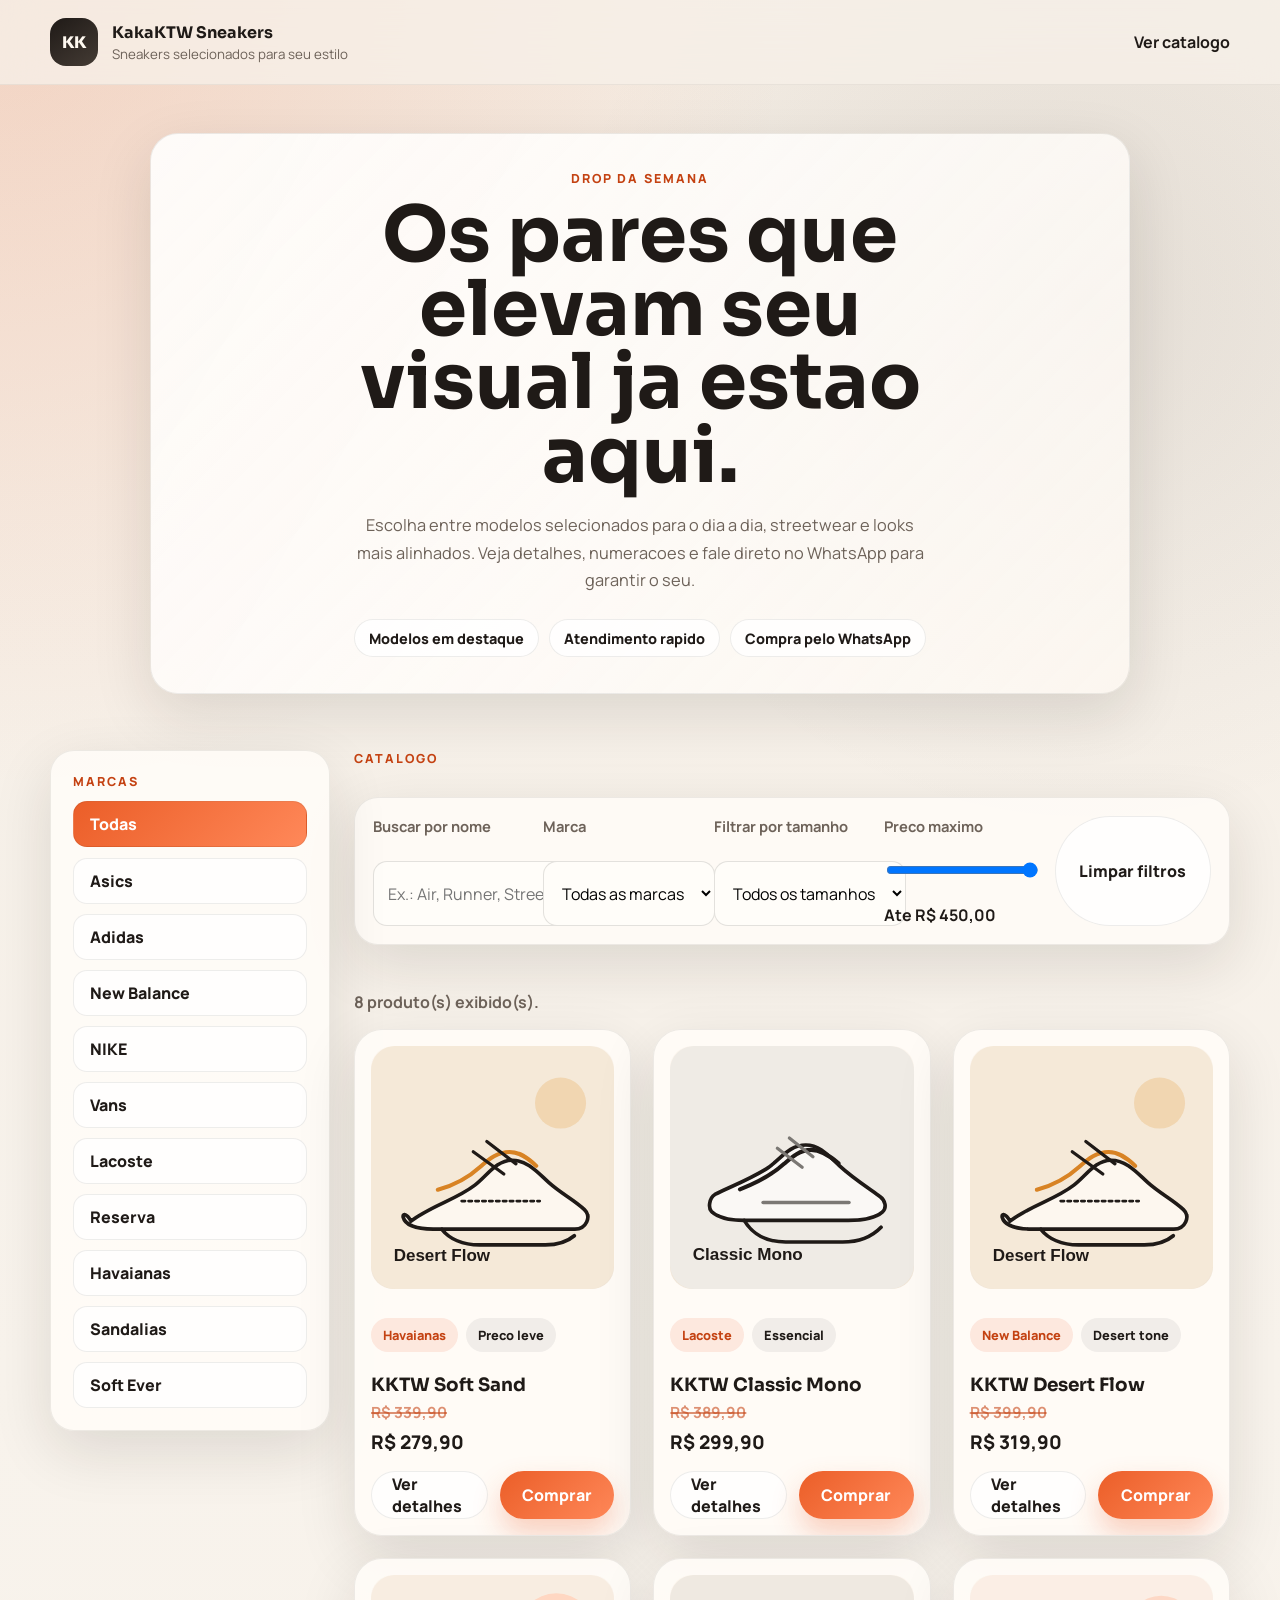
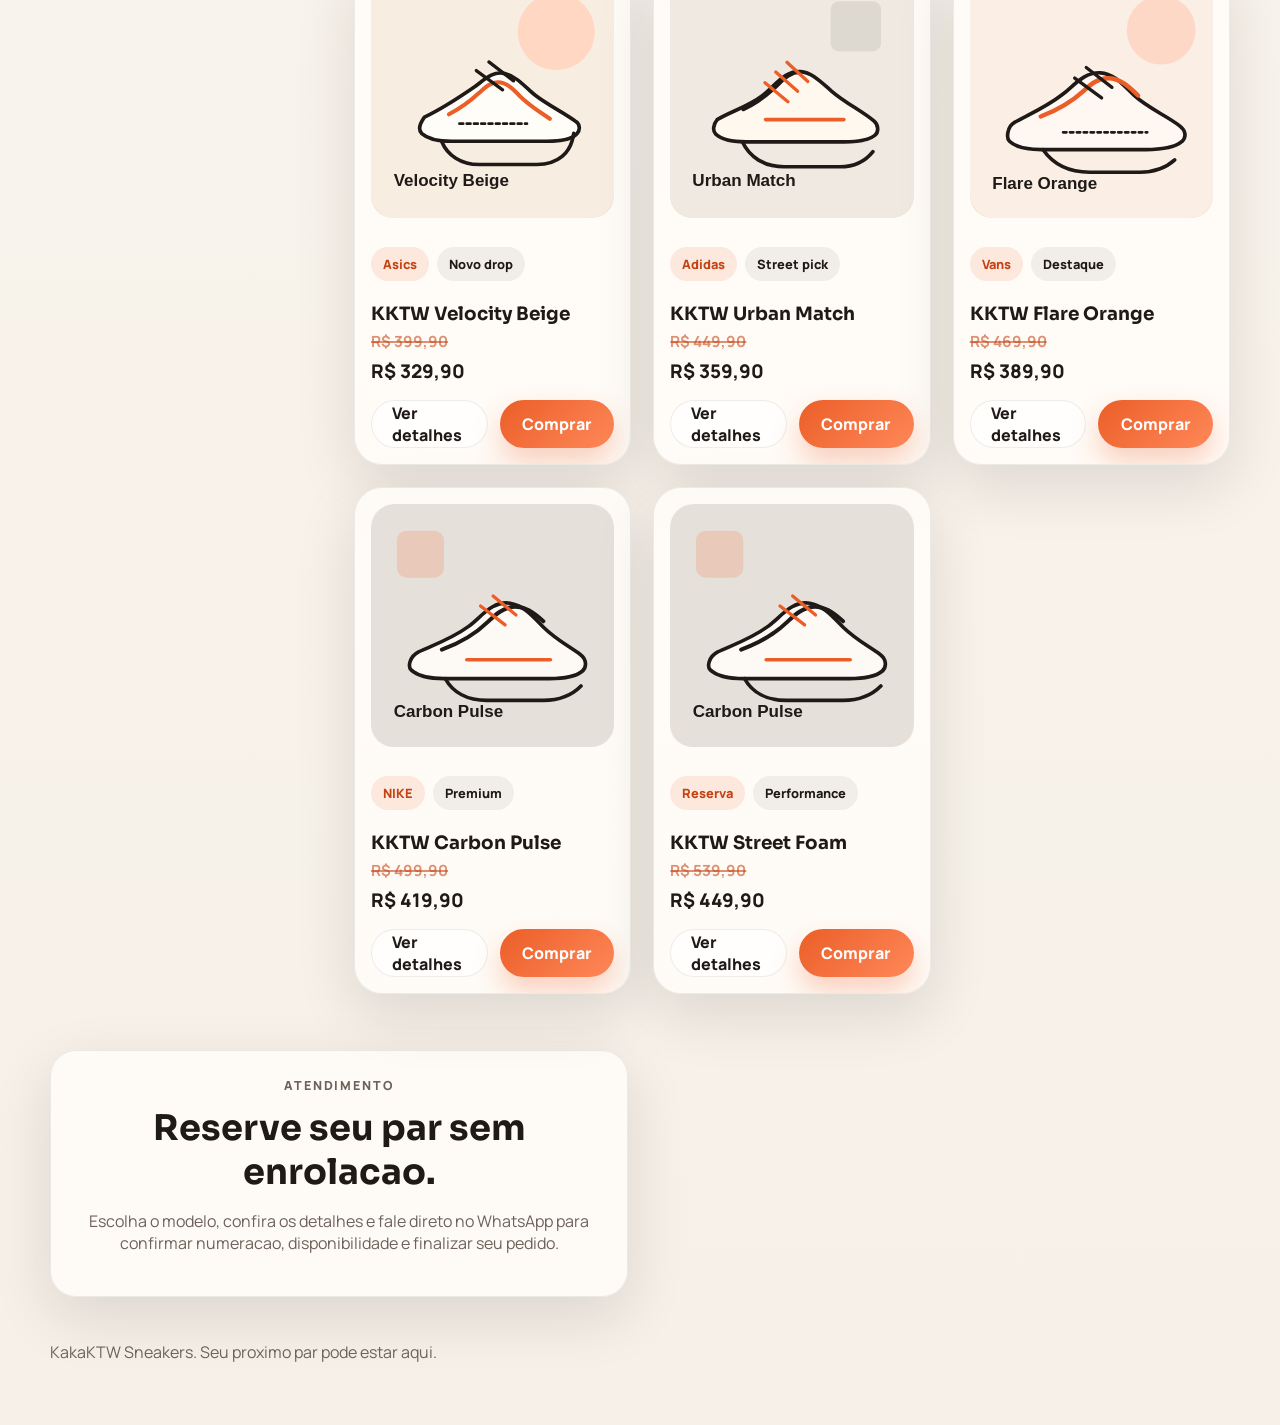
==== index.html @ f422310b "site-criado" ====
<!DOCTYPE html>
<html lang="pt-BR">
  <head>
    <meta charset="UTF-8" />
    <meta name="viewport" content="width=device-width, initial-scale=1.0" />
    <title>KakaKTW Sneakers</title>
    <meta
      name="description"
      content="Loja de tenis com modelos em destaque e atendimento direto pelo WhatsApp."
    />
    <link rel="preconnect" href="https://fonts.googleapis.com" />
    <link rel="preconnect" href="https://fonts.gstatic.com" crossorigin />
    <link
      href="https://fonts.googleapis.com/css2?family=Manrope:wght@400;500;700;800&family=Sora:wght@500;600;700;800&display=swap"
      rel="stylesheet"
    />
    <link rel="stylesheet" href="style.css" />
  </head>
  <body data-whatsapp-number="5511999999999">
    <div class="page-shell">
      <header class="site-header">
        <div class="container nav-bar">
          <a class="brand" href="#top" aria-label="Ir para o topo">
            <span class="brand-mark">KK</span>
            <span class="brand-text">
              <strong>KakaKTW Sneakers</strong>
              <small>Sneakers selecionados para seu estilo</small>
            </span>
          </a>

          <a class="header-link" href="#catalogo">Ver catalogo</a>
        </div>
      </header>

      <main id="top">
        <section class="hero-section">
          <div class="container hero-grid">
            <div class="hero-copy">
              <p class="eyebrow">Drop da semana</p>
              <h1>Os pares que elevam seu visual ja estao aqui.</h1>
              <p class="hero-text">
                Escolha entre modelos selecionados para o dia a dia, streetwear e looks
                mais alinhados. Veja detalhes, numeracoes e fale direto no WhatsApp para
                garantir o seu.
              </p>

              <div class="hero-points" aria-label="Diferenciais da loja">
                <span class="hero-point">Modelos em destaque</span>
                <span class="hero-point">Atendimento rapido</span>
                <span class="hero-point">Compra pelo WhatsApp</span>
              </div>
            </div>
          </div>
        </section>

        <section class="catalog-shell-section" id="catalogo">
          <div class="container shop-layout">
            <aside class="brand-sidebar" aria-label="Marcas disponiveis">
              <div class="brand-sidebar-card">
                <p class="eyebrow">Marcas</p>
                <div class="brand-list">
                  <button type="button" class="brand-chip is-active" data-brand="">Todas</button>
                  <button type="button" class="brand-chip" data-brand="Asics">Asics</button>
                  <button type="button" class="brand-chip" data-brand="Adidas">Adidas</button>
                  <button type="button" class="brand-chip" data-brand="New Balance">New Balance</button>
                  <button type="button" class="brand-chip" data-brand="NIKE">NIKE</button>
                  <button type="button" class="brand-chip" data-brand="Vans">Vans</button>
                  <button type="button" class="brand-chip" data-brand="Lacoste">Lacoste</button>
                  <button type="button" class="brand-chip" data-brand="Reserva">Reserva</button>
                  <button type="button" class="brand-chip" data-brand="Havaianas">Havaianas</button>
                  <button type="button" class="brand-chip" data-brand="Sandalias">Sandalias</button>
                  <button type="button" class="brand-chip" data-brand="Soft Ever">Soft Ever</button>
                </div>
              </div>
            </aside>

            <div class="catalog-main">
              <div class="filters-wrap">
                <div class="section-heading">
                  <p class="eyebrow">Catalogo</p>
                </div>

                <form class="filters-panel" id="filters-form">
                  <label class="field-group">
                    <span>Buscar por nome</span>
                    <input
                      type="search"
                      id="search-input"
                      placeholder="Ex.: Air, Runner, Street"
                    />
                  </label>

                  <label class="field-group">
                    <span>Marca</span>
                    <select id="brand-filter">
                      <option value="">Todas as marcas</option>
                      <option value="Asics">Asics</option>
                      <option value="Adidas">Adidas</option>
                      <option value="New Balance">New Balance</option>
                      <option value="NIKE">NIKE</option>
                      <option value="Vans">Vans</option>
                      <option value="Lacoste">Lacoste</option>
                      <option value="Reserva">Reserva</option>
                      <option value="Havaianas">Havaianas</option>
                      <option value="Sandalias">Sandalias</option>
                      <option value="Soft Ever">Soft Ever</option>
                    </select>
                  </label>

                  <label class="field-group">
                    <span>Filtrar por tamanho</span>
                    <select id="size-filter">
                      <option value="">Todos os tamanhos</option>
                    </select>
                  </label>

                  <label class="field-group range-group">
                    <span>Preco maximo</span>
                    <input type="range" id="price-filter" min="0" max="1000" step="10" />
                    <strong id="price-value">Ate R$ 1.000</strong>
                  </label>

                  <button type="reset" class="ghost-button" id="reset-filters">
                    Limpar filtros
                  </button>
                </form>
              </div>

              <section class="catalog-section">
                <div id="feedback-message" class="feedback-message" aria-live="polite">
                  Carregando catalogo...
                </div>
                <div class="product-grid" id="product-grid"></div>
              </section>
            </div>
          </div>
        </section>

          <div class="container info-grid">
            <article class="info-card">
              <p class="eyebrow">Atendimento</p>
              <h3>Reserve seu par sem enrolacao.</h3>
              <p>
                Escolha o modelo, confira os detalhes e fale direto no WhatsApp para
                confirmar numeracao, disponibilidade e finalizar seu pedido.
              </p>
            </article>
          </div>
        
      </main>

      <footer class="site-footer">
        <div class="container footer-content">
          <p>KakaKTW Sneakers. Seu proximo par pode estar aqui.</p>
        </div>
      </footer>
    </div>

    <script src="script.js" defer></script>
  </body>
</html>
---- style.css ----
:root {
  --bg: #f6f0e8;
  --bg-soft: #fffaf4;
  --surface: rgba(255, 250, 244, 0.88);
  --surface-strong: #fffdf8;
  --ink: #1f1a17;
  --muted: #6d6259;
  --line: rgba(31, 26, 23, 0.08);
  --accent: #eb5e28;
  --accent-deep: #c44212;
  --success: #18794e;
  --shadow: 0 20px 60px rgba(36, 23, 15, 0.12);
  --radius-lg: 28px;
  --radius-md: 18px;
  --radius-sm: 12px;
  --container: min(1180px, calc(100vw - 32px));
}

* {
  box-sizing: border-box;
}

html {
  scroll-behavior: smooth;
}

body {
  margin: 0;
  color: var(--ink);
  background:
    radial-gradient(circle at top left, rgba(235, 94, 40, 0.18), transparent 24%),
    radial-gradient(circle at 85% 10%, rgba(31, 26, 23, 0.08), transparent 18%),
    linear-gradient(180deg, #f4ede4 0%, #f8f3ec 45%, #f6f0e8 100%);
  font-family: "Manrope", sans-serif;
}

img {
  display: block;
  max-width: 100%;
}

button,
input,
select {
  font: inherit;
}

a {
  color: inherit;
  text-decoration: none;
}

.page-shell {
  min-height: 100vh;
}

.container {
  width: var(--container);
  margin: 0 auto;
}

.site-header {
  position: sticky;
  top: 0;
  z-index: 10;
  backdrop-filter: blur(18px);
  background: rgba(246, 240, 232, 0.78);
  border-bottom: 1px solid rgba(31, 26, 23, 0.06);
}

.nav-bar,
.footer-content {
  display: flex;
  align-items: center;
  justify-content: space-between;
  gap: 16px;
  padding: 18px 0;
}

.brand {
  display: inline-flex;
  align-items: center;
  gap: 14px;
}

.brand-mark {
  display: grid;
  place-items: center;
  width: 48px;
  height: 48px;
  border-radius: 16px;
  background: linear-gradient(145deg, var(--ink), #443b34);
  color: #fff9f1;
  font-family: "Sora", sans-serif;
  font-weight: 800;
}

.brand-text {
  display: grid;
  gap: 2px;
}

.brand-text strong,
.section-heading h2,
.hero-copy h1,
.info-card h3 {
  font-family: "Sora", sans-serif;
}

.brand-text small,
.hero-text,
.field-group span,
.feedback-message,
.info-card p,
.site-footer p {
  color: var(--muted);
}

.header-link,
.ghost-button,
.primary-button,
.secondary-button,
.buy-button {
  transition: transform 180ms ease, box-shadow 180ms ease, background 180ms ease;
}

.header-link {
  font-weight: 700;
}

.header-link:hover,
.primary-button:hover,
.secondary-button:hover,
.ghost-button:hover,
.buy-button:hover {
  transform: translateY(-1px);
}

.hero-section {
  padding: 48px 0 28px;
}

.hero-grid,
.info-grid {
  display: grid;
  gap: 24px;
}

.hero-grid {
  grid-template-columns: 1fr;
  align-items: stretch;
}

.hero-copy,
.hero-panel,
.filters-panel,
.info-card,
.product-card,
.product-visual-card,
.product-copy-card {
  border: 1px solid var(--line);
  box-shadow: var(--shadow);
}

.hero-copy {
  width: min(980px, 100%);
  margin: 0 auto;
  padding: 36px;
  text-align: center;
  border-radius: var(--radius-lg);
  background:
    linear-gradient(135deg, rgba(255, 255, 255, 0.9), rgba(255, 250, 244, 0.74)),
    linear-gradient(120deg, rgba(235, 94, 40, 0.08), transparent 35%);
}

.eyebrow {
  margin: 0 0 12px;
  text-transform: uppercase;
  letter-spacing: 0.16em;
  font-size: 0.78rem;
  font-weight: 800;
  color: var(--accent-deep);
}

.hero-copy h1 {
  margin: 0;
  max-width: 11ch;
  margin-left: auto;
  margin-right: auto;
  font-size: clamp(2.5rem, 6vw, 4.9rem);
  line-height: 0.96;
}

.hero-text {
  margin: 18px 0 0;
  max-width: 58ch;
  margin-left: auto;
  margin-right: auto;
  font-size: 1.02rem;
  line-height: 1.7;
}

.hero-points {
  display: flex;
  flex-wrap: wrap;
  justify-content: center;
  gap: 10px;
  margin-top: 24px;
}

.hero-point {
  display: inline-flex;
  align-items: center;
  justify-content: center;
  min-height: 38px;
  padding: 0 14px;
  border: 1px solid rgba(31, 26, 23, 0.08);
  border-radius: 999px;
  background: rgba(255, 255, 255, 0.82);
  color: var(--ink);
  font-size: 0.9rem;
  font-weight: 800;
}

.primary-button,
.secondary-button,
.ghost-button,
.buy-button {
  display: inline-flex;
  align-items: center;
  justify-content: center;
  min-height: 48px;
  padding: 0 20px;
  border-radius: 999px;
  border: 0;
  cursor: pointer;
  font-weight: 800;
}

.primary-button,
.buy-button {
  background: linear-gradient(135deg, var(--accent), #ff8859);
  color: #fff;
  box-shadow: 0 14px 28px rgba(235, 94, 40, 0.28);
}

.secondary-button,
.ghost-button {
  background: rgba(255, 255, 255, 0.82);
  color: var(--ink);
  border: 1px solid rgba(31, 26, 23, 0.08);
}


.filters-section,
.catalog-section,
.info-section {
  padding: 28px 0;
}

.catalog-shell-section {
  padding: 28px 0;
}

.shop-layout {
  display: grid;
  grid-template-columns: 280px minmax(0, 1fr);
  gap: 24px;
  align-items: start;
}

.brand-sidebar {
  position: sticky;
  top: 96px;
}

.brand-sidebar-card {
  padding: 22px;
  border: 1px solid var(--line);
  border-radius: 24px;
  background: rgba(255, 252, 248, 0.88);
  box-shadow: var(--shadow);
}

.brand-list {
  display: grid;
  gap: 10px;
}

.brand-chip {
  width: 100%;
  min-height: 46px;
  padding: 0 16px;
  border: 1px solid rgba(31, 26, 23, 0.08);
  border-radius: 14px;
  background: rgba(255, 255, 255, 0.82);
  color: var(--ink);
  text-align: left;
  cursor: pointer;
  font-weight: 800;
  transition: transform 180ms ease, background 180ms ease, color 180ms ease;
}

.brand-chip:hover,
.brand-chip.is-active {
  background: linear-gradient(135deg, var(--accent), #ff8859);
  color: #fff;
  transform: translateY(-1px);
}

.catalog-main {
  display: grid;
  gap: 18px;
}

.filters-wrap {
  display: grid;
  gap: 18px;
}

.section-heading h2,
.info-card h3 {
  margin: 0;
  font-size: clamp(1.5rem, 3vw, 2.2rem);
}

.filters-panel {
  display: grid;
  grid-template-columns: repeat(5, minmax(0, 1fr));
  gap: 14px;
  padding: 18px;
  border-radius: 24px;
  background: rgba(255, 252, 248, 0.82);
}

.field-group {
  display: grid;
  gap: 8px;
}

.field-group span {
  font-size: 0.92rem;
  font-weight: 700;
}

.field-group input,
.field-group select {
  min-height: 48px;
  padding: 0 14px;
  border: 1px solid rgba(31, 26, 23, 0.12);
  border-radius: 14px;
  background: #fffdf9;
}

.range-group input {
  padding: 0;
}

.feedback-message {
  margin-bottom: 16px;
  font-weight: 700;
}

.product-grid {
  display: grid;
  grid-template-columns: repeat(auto-fit, minmax(260px, 1fr));
  gap: 22px;
}

.product-card {
  position: relative;
  overflow: hidden;
  display: grid;
  gap: 16px;
  padding: 16px;
  border-radius: 28px;
  background: rgba(255, 252, 248, 0.9);
}

.product-image-wrap {
  position: relative;
  overflow: hidden;
  aspect-ratio: 1 / 1;
  border-radius: 22px;
  background: linear-gradient(180deg, #fbf4ec, #f0e4d5);
}

.product-image {
  width: 100%;
  height: 100%;
  object-fit: cover;
}

.product-meta {
  display: flex;
  align-items: flex-start;
  justify-content: space-between;
  gap: 12px;
}

.product-name {
  margin: 0;
  font-family: "Sora", sans-serif;
  font-size: 1.15rem;
}

.product-price {
  margin: 6px 0 0;
  font-size: 1.18rem;
  font-weight: 800;
}

.product-old-price,
.detail-old-price {
  margin: 6px 0 0;
  color: rgba(196, 66, 18, 0.58);
  font-size: 0.96rem;
  font-weight: 700;
  text-decoration: line-through;
  text-decoration-thickness: 2px;
}

.product-tag,
.size-chip {
  display: inline-flex;
  align-items: center;
  justify-content: center;
  border-radius: 999px;
  font-size: 0.8rem;
  font-weight: 800;
}

.product-tag {
  padding: 8px 12px;
  background: rgba(235, 94, 40, 0.12);
  color: var(--accent-deep);
}

.product-badges {
  display: flex;
  flex-wrap: wrap;
  gap: 8px;
  margin-bottom: 8px;
}

.product-tag-muted {
  background: rgba(31, 26, 23, 0.06);
  color: var(--ink);
}

.size-list {
  display: flex;
  flex-wrap: wrap;
  gap: 8px;
}

.size-chip {
  min-width: 44px;
  min-height: 34px;
  padding: 0 10px;
  background: rgba(31, 26, 23, 0.06);
}

.product-actions {
  display: flex;
  align-items: center;
  justify-content: space-between;
  gap: 12px;
}

.product-actions > * {
  flex: 1;
}

.product-page-shell {
  background:
    radial-gradient(circle at top right, rgba(235, 94, 40, 0.16), transparent 20%),
    radial-gradient(circle at 10% 20%, rgba(31, 26, 23, 0.07), transparent 18%),
    linear-gradient(180deg, #f4ede4 0%, #f8f3ec 45%, #f6f0e8 100%);
}

.product-main {
  padding: 34px 0 42px;
}

.product-layout {
  display: grid;
  grid-template-columns: 1.05fr 0.95fr;
  gap: 24px;
  align-items: stretch;
}

.product-hero-section,
.detail-content-section {
  padding: 18px 0;
}

.product-visual-card,
.product-copy-card {
  border-radius: 28px;
  background: rgba(255, 252, 248, 0.88);
}

.product-visual-card {
  overflow: hidden;
  min-height: 520px;
  background: linear-gradient(180deg, #fbf4ec, #f0e4d5);
}

.detail-image {
  width: 100%;
  height: 100%;
  object-fit: cover;
}

.product-copy-card {
  display: grid;
  align-content: start;
  gap: 18px;
  padding: 34px;
}

.product-copy-card h1 {
  margin: 0;
  font-family: "Sora", sans-serif;
  font-size: clamp(2rem, 4vw, 3.6rem);
  line-height: 0.98;
}

.detail-price {
  margin: 0;
  font-size: 1.6rem;
  font-weight: 800;
}

.detail-description,
.detail-label,
.detail-list li {
  color: var(--muted);
}

.detail-actions {
  display: flex;
  flex-wrap: wrap;
  gap: 12px;
}

.detail-size-block {
  display: grid;
  gap: 10px;
}

.detail-label {
  font-weight: 800;
  letter-spacing: 0.08em;
  text-transform: uppercase;
  font-size: 0.82rem;
}

.detail-grid {
  display: grid;
  grid-template-columns: repeat(2, minmax(0, 1fr));
  gap: 22px;
}

.detail-wide-card {
  grid-column: 1 / -1;
}

.detail-list {
  margin: 0;
  padding-left: 20px;
  display: grid;
  gap: 10px;
}

.detail-highlight-list {
  grid-template-columns: repeat(3, minmax(0, 1fr));
  padding-left: 0;
  list-style: none;
}

.detail-highlight-list li {
  padding: 16px;
  border-radius: 18px;
  background: rgba(31, 26, 23, 0.05);
  color: var(--ink);
  font-weight: 700;
}

.info-grid {
  grid-template-columns: repeat(2, minmax(0, 1fr));
  justify-content: center;
}

.info-card {
  width: min(100%, 980px);
  margin: 0 auto;
  padding: 26px;
  text-align: center;
  border-radius: 26px;
  background: rgba(255, 252, 248, 0.84);
}

.dark-card {
  background: linear-gradient(145deg, #27211d, #41352d);
  color: #fff;
}

.dark-card .eyebrow,
.dark-card p {
  color: rgba(255, 250, 245, 0.8);
}

.site-footer {
  padding: 10px 0 28px;
}

@media (max-width: 980px) {
  .hero-grid,
  .info-grid,
  .filters-panel,
  .shop-layout,
  .product-layout,
  .detail-grid {
    grid-template-columns: 1fr;
  }

  .brand-sidebar {
    position: static;
  }

  .brand-list {
    grid-template-columns: repeat(2, minmax(0, 1fr));
  }

  .hero-copy h1 {
    max-width: 12ch;
  }

  .detail-highlight-list {
    grid-template-columns: 1fr;
  }
}

@media (max-width: 720px) {
  .nav-bar,
  .footer-content,
  .product-actions {
    flex-direction: column;
    align-items: stretch;
  }

  .brand-list,
  .product-badges {
    grid-template-columns: 1fr;
  }

  .hero-points {
    flex-direction: column;
    align-items: stretch;
  }

  .hero-copy,
  .hero-panel,
  .filters-panel,
  .info-card,
  .product-card,
  .product-visual-card,
  .product-copy-card {
    border-radius: 22px;
  }

  .hero-copy {
    padding: 26px;
  }

  .hero-copy h1 {
    max-width: 100%;
    font-size: clamp(2.1rem, 11vw, 3.2rem);
  }

  .section-heading h2,
  .info-card h3 {
    font-size: 1.5rem;
  }

  .product-meta {
    flex-direction: column;
  }

  .product-copy-card {
    padding: 24px;
  }
}
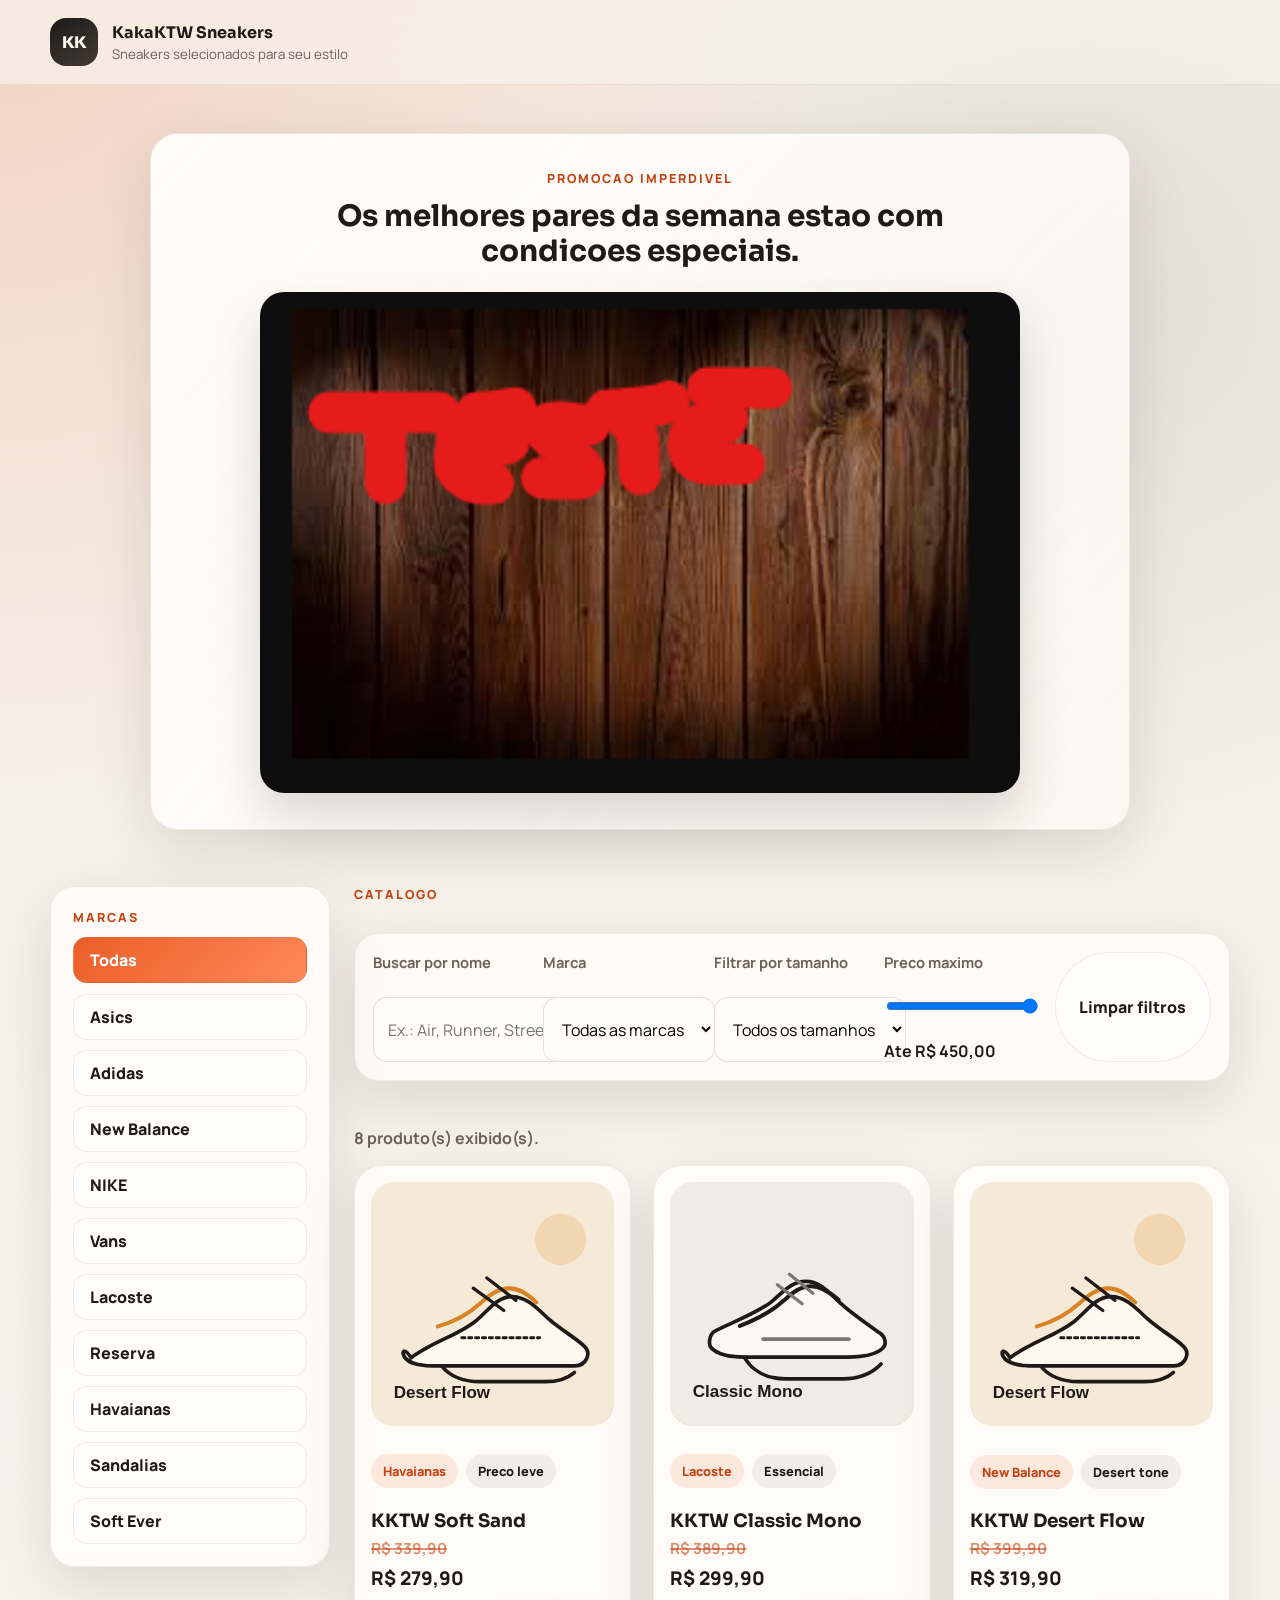
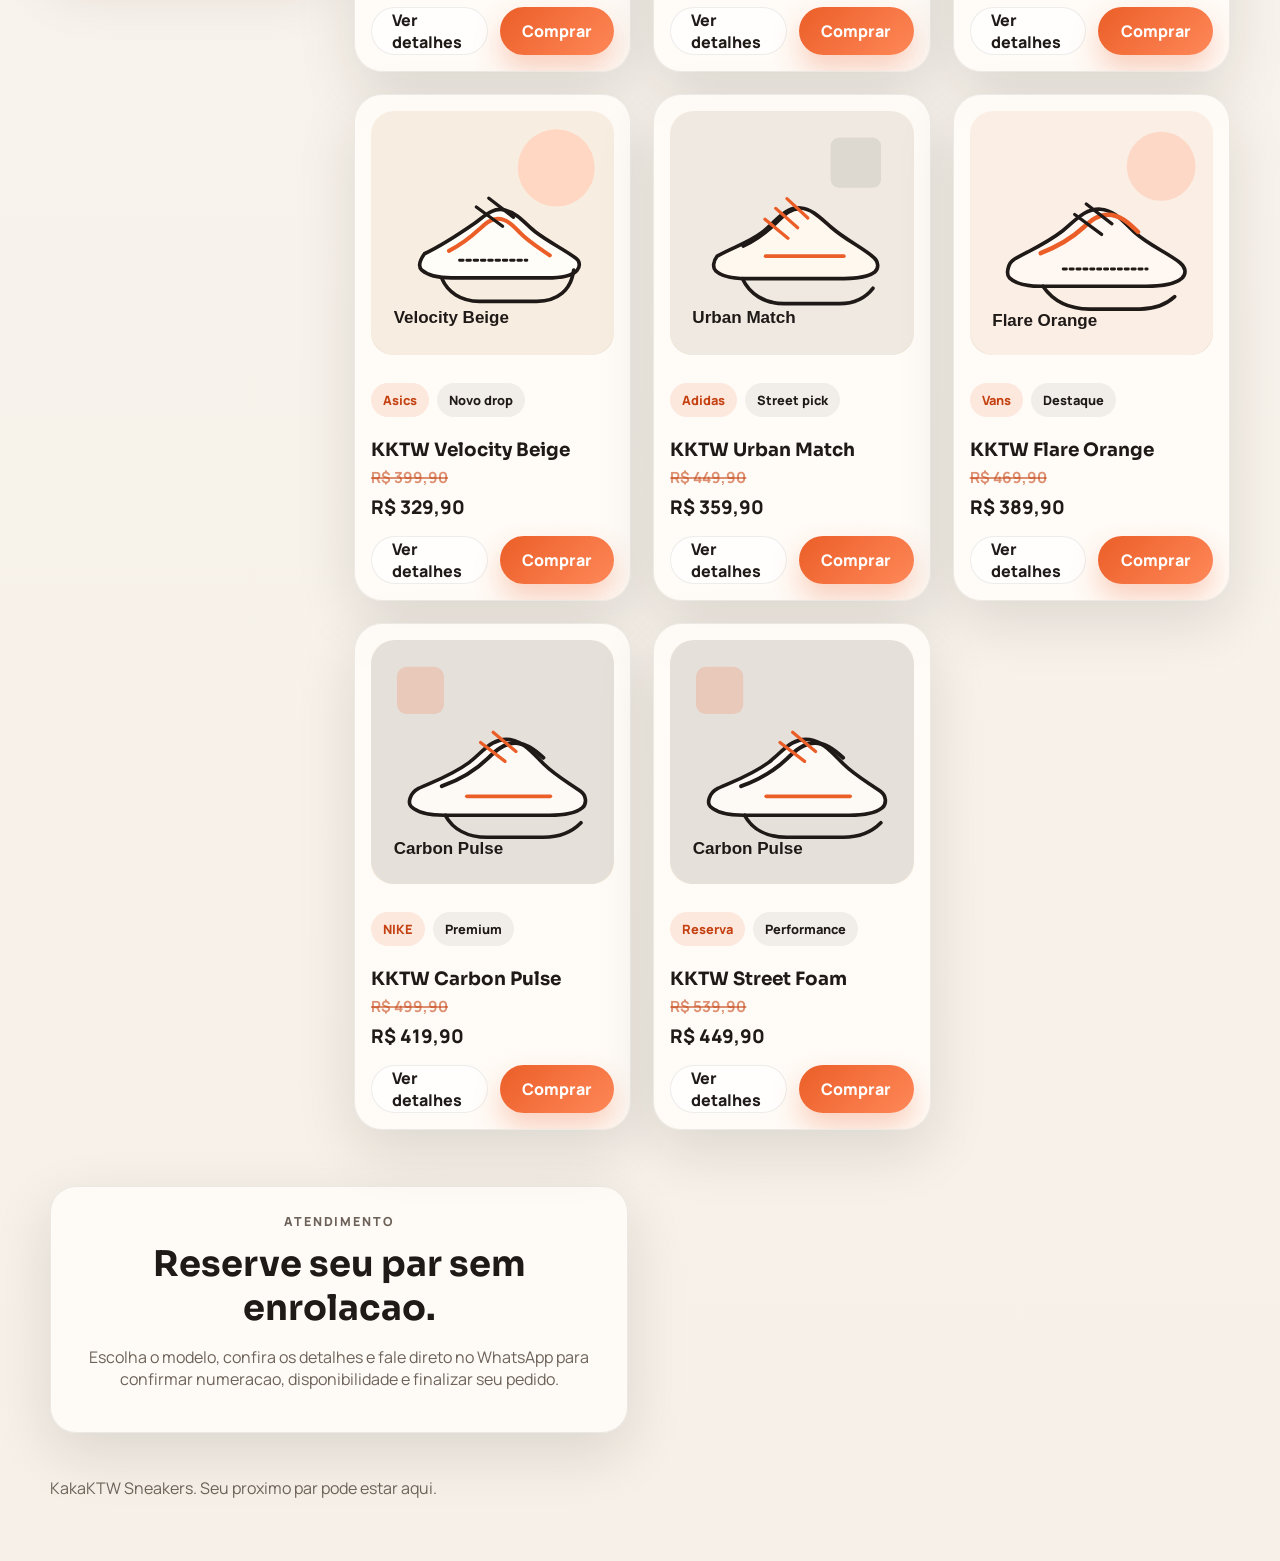
==== commit f201297b: "ajustando a imagem para colocar como promocao" ====
--- a/index.html
+++ b/index.html
@@ -27,8 +27,6 @@
               <small>Sneakers selecionados para seu estilo</small>
             </span>
           </a>
-
-          <a class="header-link" href="#catalogo">Ver catalogo</a>
         </div>
       </header>
 
@@ -36,18 +34,14 @@
         <section class="hero-section">
           <div class="container hero-grid">
             <div class="hero-copy">
-              <p class="eyebrow">Drop da semana</p>
-              <h1>Os pares que elevam seu visual ja estao aqui.</h1>
-              <p class="hero-text">
-                Escolha entre modelos selecionados para o dia a dia, streetwear e looks
-                mais alinhados. Veja detalhes, numeracoes e fale direto no WhatsApp para
-                garantir o seu.
-              </p>
-
-              <div class="hero-points" aria-label="Diferenciais da loja">
-                <span class="hero-point">Modelos em destaque</span>
-                <span class="hero-point">Atendimento rapido</span>
-                <span class="hero-point">Compra pelo WhatsApp</span>
+              <p class="eyebrow">Promocao imperdivel</p>
+              <p class="hero-promo">Os melhores pares da semana estao com condicoes especiais.</p>
+              <div class="hero-media">
+                <img
+                  src="imagem_capa/image.png"
+                  alt="Banner promocional da KakaKTW Sneakers"
+                  class="hero-image"
+                />
               </div>
             </div>
           </div>
--- a/style.css
+++ b/style.css
@@ -173,6 +173,20 @@
     linear-gradient(120deg, rgba(235, 94, 40, 0.08), transparent 35%);
 }
 
+.hero-media {
+  display: flex;
+  justify-content: center;
+  margin-top: 22px;
+}
+
+.hero-image {
+  width: min(100%, 760px);
+  height: auto;
+  object-fit: contain;
+  border-radius: 24px;
+  box-shadow: 0 24px 50px rgba(36, 23, 15, 0.16);
+}
+
 .eyebrow {
   margin: 0 0 12px;
   text-transform: uppercase;
@@ -180,6 +194,16 @@
   font-size: 0.78rem;
   font-weight: 800;
   color: var(--accent-deep);
+}
+
+.hero-promo {
+  margin: 0 auto;
+  max-width: 34ch;
+  color: var(--ink);
+  font-family: "Sora", sans-serif;
+  font-size: clamp(1.2rem, 2.3vw, 2rem);
+  font-weight: 700;
+  line-height: 1.2;
 }
 
 .hero-copy h1 {
